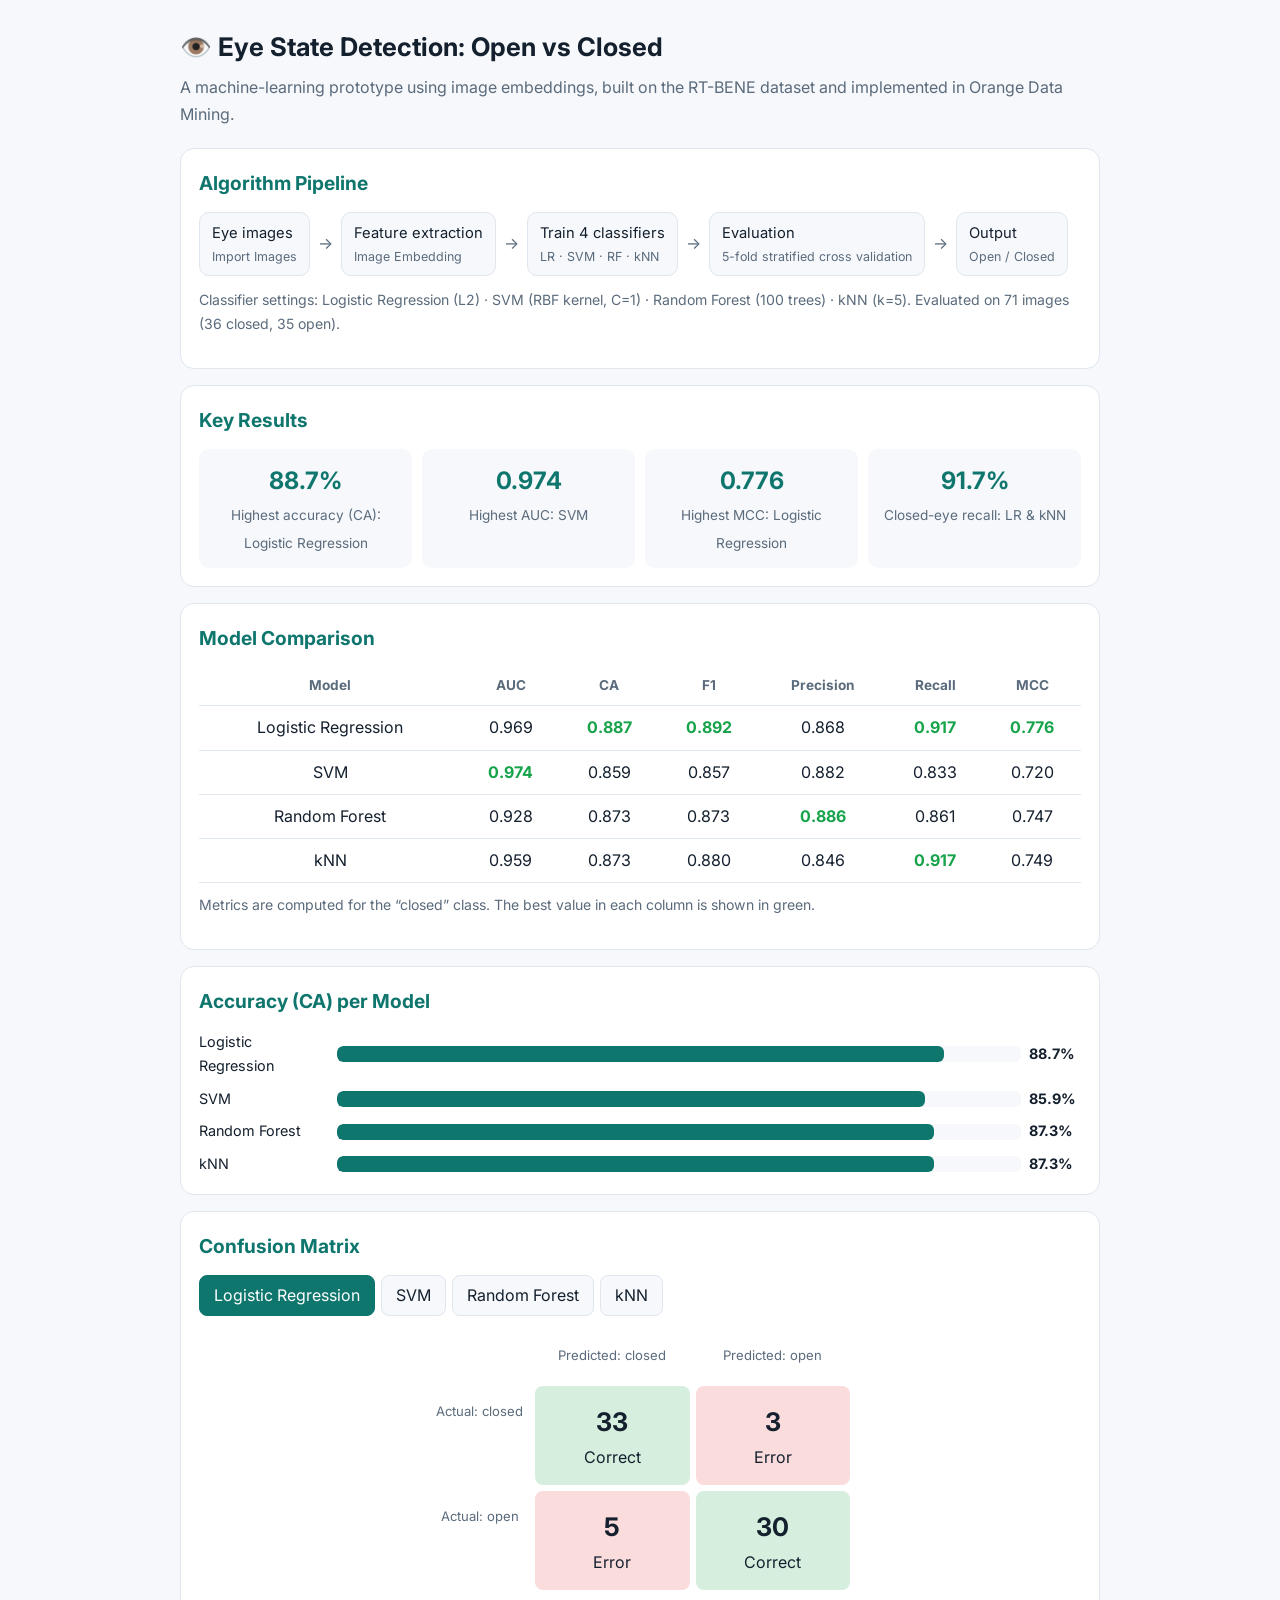
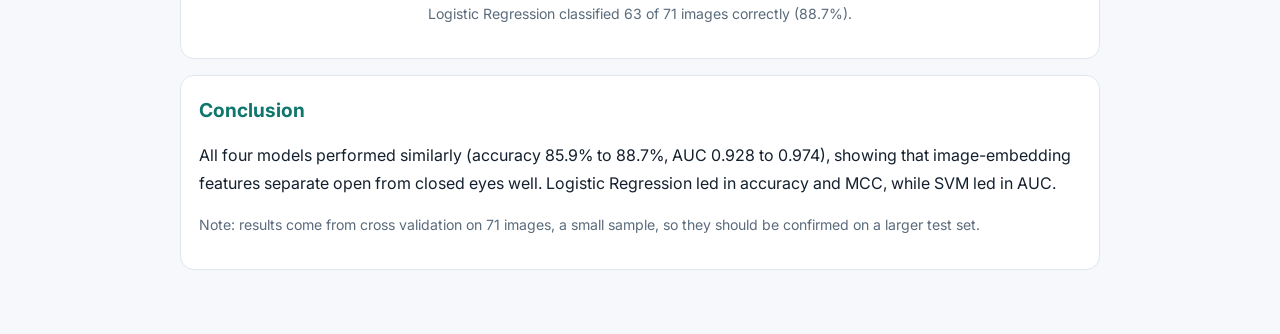
==== reports/orange_results_reported.html @ 8a451a77 "Add files via upload Add LidGuard prototype and documentation" ====
<!DOCTYPE html>
<html lang="en" dir="ltr">
<head>
<meta charset="utf-8">
<meta name="viewport" content="width=device-width, initial-scale=1, viewport-fit=cover">
<title>Prototype: Eye State Detection (Open / Closed)</title>
<link href="https://fonts.googleapis.com/css2?family=Inter:wght@400;700&display=swap" rel="stylesheet">
<style>
:root{--bg:#f6f8fb;--card:#fff;--tx:#14202e;--mut:#5b6b7c;--bd:#dfe6ee;--ac:#0f766e;--cl:#2d9cdb;--op:#e5533d;--ok:#16a34a;--bad:#dc2626;box-sizing:border-box;padding-top:env(safe-area-inset-top,0px);padding-bottom:env(safe-area-inset-bottom,0px)}
@media (prefers-color-scheme:dark){:root:not([data-theme="light"]){--bg:#0f1720;--card:#18232f;--tx:#e8eef5;--mut:#9fb0c1;--bd:#2a3a4a;--ac:#2dd4bf;--ok:#4ade80;--bad:#f87171}}
:root[data-theme="dark"]{--bg:#0f1720;--card:#18232f;--tx:#e8eef5;--mut:#9fb0c1;--bd:#2a3a4a;--ac:#2dd4bf;--ok:#4ade80;--bad:#f87171}
html{scroll-padding-top:env(safe-area-inset-top,0px)}
body{margin:0;background:var(--bg);color:var(--tx);font-family:Inter,system-ui,Arial,sans-serif;line-height:1.7}
main{max-width:920px;margin:0 auto;padding:20px 16px 48px}
h1{font-size:1.6rem;margin:.2em 0}h2{font-size:1.2rem;margin:0 0 12px;color:var(--ac)}
.sub{color:var(--mut);margin:0 0 20px}
.card{background:var(--card);border:1px solid var(--bd);border-radius:14px;padding:18px;margin-bottom:16px}
.flow{display:flex;flex-wrap:wrap;gap:8px;align-items:center}
.step{background:var(--bg);border:1px solid var(--bd);border-radius:10px;padding:8px 12px;font-size:.92rem}
.step small{display:block;color:var(--mut);font-size:.78rem}
.arr{color:var(--mut)}
.kpis{display:grid;grid-template-columns:repeat(auto-fit,minmax(150px,1fr));gap:10px}
.kpi{background:var(--bg);border-radius:10px;padding:12px;text-align:center}
.kpi b{display:block;font-size:1.5rem;color:var(--ac)}.kpi span{color:var(--mut);font-size:.85rem}
.scroll{overflow-x:auto}
table{border-collapse:collapse;width:100%;min-width:480px;text-align:center}
th,td{padding:8px;border-bottom:1px solid var(--bd)}th{color:var(--mut);font-weight:700;font-size:.85rem}
td.best{color:var(--ok);font-weight:700}
.bars{display:grid;gap:8px}.row{display:grid;grid-template-columns:130px 1fr 52px;gap:8px;align-items:center;font-size:.9rem}
.track{background:var(--bg);border-radius:6px;height:16px;overflow:hidden}.fill{height:100%;background:var(--ac);border-radius:6px}
.tabs{display:flex;flex-wrap:wrap;gap:6px;margin-bottom:14px}
.tabs button{font:inherit;border:1px solid var(--bd);background:var(--bg);color:var(--tx);border-radius:8px;padding:6px 14px;cursor:pointer}
.tabs button.on{background:var(--ac);color:#fff;border-color:var(--ac)}
.cm{display:grid;grid-template-columns:auto 1fr 1fr;gap:6px;max-width:420px;margin:0 auto;text-align:center}
.cm div{padding:14px 6px;border-radius:8px}.h{color:var(--mut);font-size:.82rem;padding:6px}
.tp{background:rgba(22,163,74,.18)}.er{background:rgba(220,38,38,.16)}.cm .n{font-size:1.6rem;font-weight:700;display:block}
.note{font-size:.88rem;color:var(--mut)}
</style>
</head>
<body>
<main>
<h1>👁️ Eye State Detection: Open vs Closed</h1>
<p class="sub">A machine-learning prototype using image embeddings, built on the RT-BENE dataset and implemented in Orange Data Mining.</p>

<section class="card">
<h2>Algorithm Pipeline</h2>
<div class="flow">
<div class="step">Eye images<small>Import Images</small></div><span class="arr">→</span>
<div class="step">Feature extraction<small>Image Embedding</small></div><span class="arr">→</span>
<div class="step">Train 4 classifiers<small>LR · SVM · RF · kNN</small></div><span class="arr">→</span>
<div class="step">Evaluation<small>5-fold stratified cross validation</small></div><span class="arr">→</span>
<div class="step">Output<small>Open / Closed</small></div>
</div>
<p class="note" style="margin-top:12px">Classifier settings: Logistic Regression (L2) · SVM (RBF kernel, C=1) · Random Forest (100 trees) · kNN (k=5). Evaluated on 71 images (36 closed, 35 open).</p>
</section>

<section class="card">
<h2>Key Results</h2>
<div class="kpis">
<div class="kpi"><b>88.7%</b><span>Highest accuracy (CA): Logistic Regression</span></div>
<div class="kpi"><b>0.974</b><span>Highest AUC: SVM</span></div>
<div class="kpi"><b>0.776</b><span>Highest MCC: Logistic Regression</span></div>
<div class="kpi"><b>91.7%</b><span>Closed-eye recall: LR &amp; kNN</span></div>
</div>
</section>

<section class="card">
<h2>Model Comparison</h2>
<div class="scroll"><table id="t"></table></div>
<p class="note" style="margin-top:10px">Metrics are computed for the “closed” class. The best value in each column is shown in green.</p>
</section>

<section class="card">
<h2>Accuracy (CA) per Model</h2>
<div class="bars" id="bars"></div>
</section>

<section class="card">
<h2>Confusion Matrix</h2>
<div class="tabs" id="tabs"></div>
<div class="cm" id="cm"></div>
<p class="note" id="cmn" style="text-align:center;margin-top:12px"></p>
</section>

<section class="card">
<h2>Conclusion</h2>
<p>All four models performed similarly (accuracy 85.9% to 88.7%, AUC 0.928 to 0.974), showing that image-embedding features separate open from closed eyes well. Logistic Regression led in accuracy and MCC, while SVM led in AUC.</p>
<p class="note">Note: results come from cross validation on 71 images, a small sample, so they should be confirmed on a larger test set.</p>
</section>
</main>
<script>
const M={"Logistic Regression":{auc:.969,ca:.887,f1:.892,p:.868,r:.917,mcc:.776,cm:[33,3,5,30]},
"SVM":{auc:.974,ca:.859,f1:.857,p:.882,r:.833,mcc:.720,cm:[30,6,4,31]},
"Random Forest":{auc:.928,ca:.873,f1:.873,p:.886,r:.861,mcc:.747,cm:[31,5,4,31]},
"kNN":{auc:.959,ca:.873,f1:.880,p:.846,r:.917,mcc:.749,cm:[33,3,6,29]}};
const K=[["auc","AUC"],["ca","CA"],["f1","F1"],["p","Precision"],["r","Recall"],["mcc","MCC"]];
const best={};K.forEach(([k])=>best[k]=Math.max(...Object.values(M).map(m=>m[k])));
document.getElementById('t').innerHTML='<tr><th>Model</th>'+K.map(k=>'<th>'+k[1]+'</th>').join('')+'</tr>'+
Object.entries(M).map(([n,m])=>'<tr><td dir="ltr">'+n+'</td>'+K.map(([k])=>'<td class="'+(m[k]===best[k]?'best':'')+'">'+m[k].toFixed(3)+'</td>').join('')+'</tr>').join('');
document.getElementById('bars').innerHTML=Object.entries(M).map(([n,m])=>'<div class="row"><span dir="ltr">'+n+'</span><div class="track"><div class="fill" style="width:'+(m.ca*100)+'%"></div></div><b>'+(m.ca*100).toFixed(1)+'%</b></div>').join('');
function show(n){
 const [a,b,c,d]=M[n].cm;
 document.querySelectorAll('#tabs button').forEach(x=>x.classList.toggle('on',x.dataset.n===n));
 document.getElementById('cm').innerHTML='<div class="h"></div><div class="h">Predicted: closed</div><div class="h">Predicted: open</div>'+
 '<div class="h">Actual: closed</div><div class="tp"><span class="n">'+a+'</span>Correct</div><div class="er"><span class="n">'+b+'</span>Error</div>'+
 '<div class="h">Actual: open</div><div class="er"><span class="n">'+c+'</span>Error</div><div class="tp"><span class="n">'+d+'</span>Correct</div>';
 document.getElementById('cmn').textContent=n+' classified '+(a+d)+' of 71 images correctly ('+((a+d)/71*100).toFixed(1)+'%).';
}
document.getElementById('tabs').innerHTML=Object.keys(M).map(n=>'<button data-n="'+n+'" dir="ltr">'+n+'</button>').join('');
document.querySelectorAll('#tabs button').forEach(b=>b.onclick=()=>show(b.dataset.n));
show("Logistic Regression");
</script>
</body>
</html>
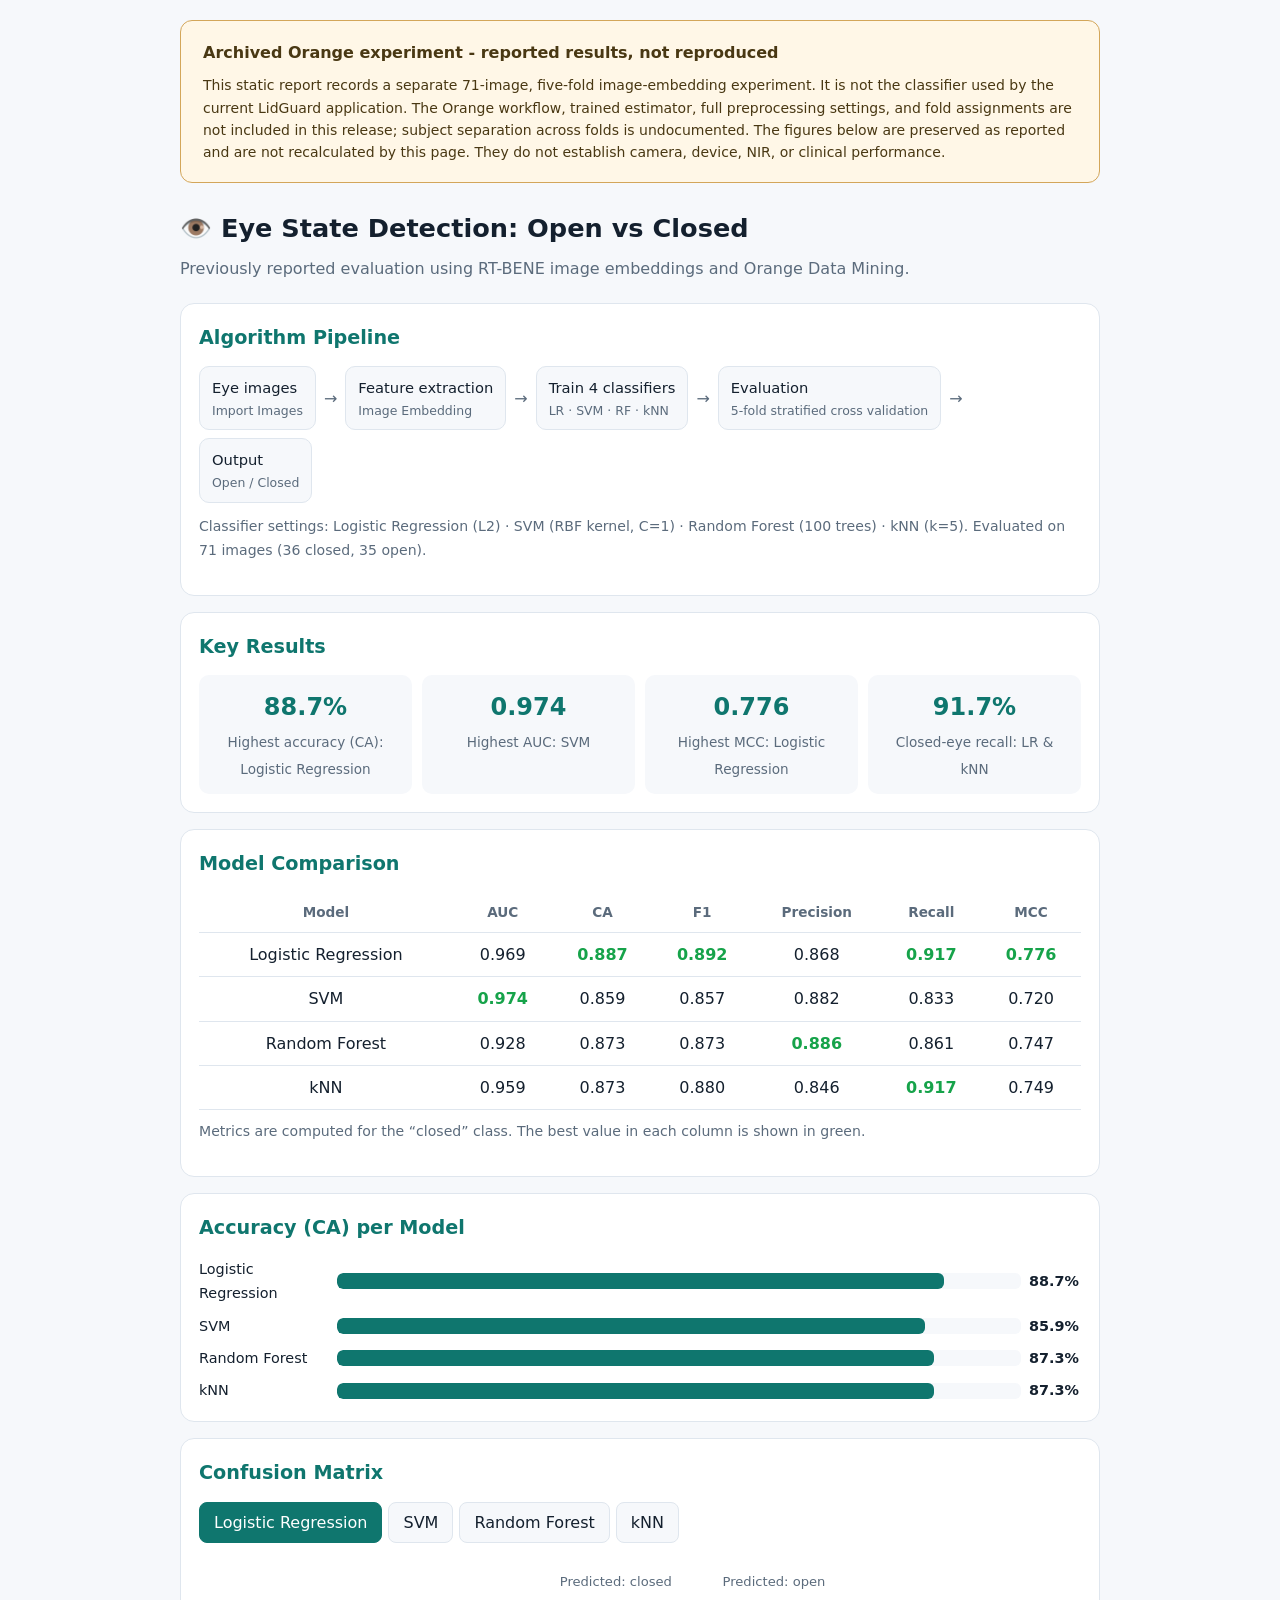
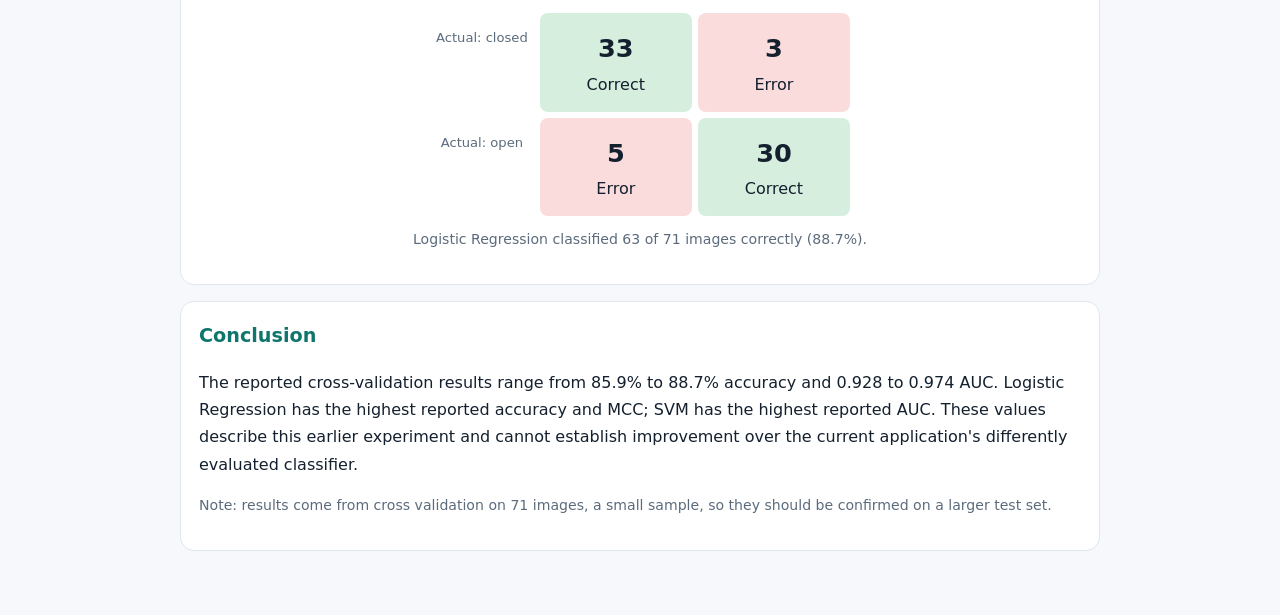
==== commit e3468d6d: "Add files via upload Refine project documentation and submission contents" ====
--- a/reports/orange_results_reported.html
+++ b/reports/orange_results_reported.html
@@ -3,8 +3,7 @@
 <head>
 <meta charset="utf-8">
 <meta name="viewport" content="width=device-width, initial-scale=1, viewport-fit=cover">
-<title>Prototype: Eye State Detection (Open / Closed)</title>
-<link href="https://fonts.googleapis.com/css2?family=Inter:wght@400;700&display=swap" rel="stylesheet">
+<title>LidGuard - Archived Orange experiment</title>
 <style>
 :root{--bg:#f6f8fb;--card:#fff;--tx:#14202e;--mut:#5b6b7c;--bd:#dfe6ee;--ac:#0f766e;--cl:#2d9cdb;--op:#e5533d;--ok:#16a34a;--bad:#dc2626;box-sizing:border-box;padding-top:env(safe-area-inset-top,0px);padding-bottom:env(safe-area-inset-bottom,0px)}
 @media (prefers-color-scheme:dark){:root:not([data-theme="light"]){--bg:#0f1720;--card:#18232f;--tx:#e8eef5;--mut:#9fb0c1;--bd:#2a3a4a;--ac:#2dd4bf;--ok:#4ade80;--bad:#f87171}}
@@ -39,8 +38,12 @@
 </head>
 <body>
 <main>
+<section aria-label="Report scope" style="border:1px solid #d3a65a;border-radius:12px;padding:18px 22px;margin-bottom:24px;background:#fff7e7;color:#493813">
+<strong>Archived Orange experiment - reported results, not reproduced</strong>
+<p style="margin:8px 0 0;font-size:14px;line-height:1.6">This static report records a separate 71-image, five-fold image-embedding experiment. It is not the classifier used by the current LidGuard application. The Orange workflow, trained estimator, full preprocessing settings, and fold assignments are not included in this release; subject separation across folds is undocumented. The figures below are preserved as reported and are not recalculated by this page. They do not establish camera, device, NIR, or clinical performance.</p>
+</section>
 <h1>👁️ Eye State Detection: Open vs Closed</h1>
-<p class="sub">A machine-learning prototype using image embeddings, built on the RT-BENE dataset and implemented in Orange Data Mining.</p>
+<p class="sub">Previously reported evaluation using RT-BENE image embeddings and Orange Data Mining.</p>
 
 <section class="card">
 <h2>Algorithm Pipeline</h2>
@@ -84,7 +87,7 @@
 
 <section class="card">
 <h2>Conclusion</h2>
-<p>All four models performed similarly (accuracy 85.9% to 88.7%, AUC 0.928 to 0.974), showing that image-embedding features separate open from closed eyes well. Logistic Regression led in accuracy and MCC, while SVM led in AUC.</p>
+<p>The reported cross-validation results range from 85.9% to 88.7% accuracy and 0.928 to 0.974 AUC. Logistic Regression has the highest reported accuracy and MCC; SVM has the highest reported AUC. These values describe this earlier experiment and cannot establish improvement over the current application's differently evaluated classifier.</p>
 <p class="note">Note: results come from cross validation on 71 images, a small sample, so they should be confirmed on a larger test set.</p>
 </section>
 </main>
